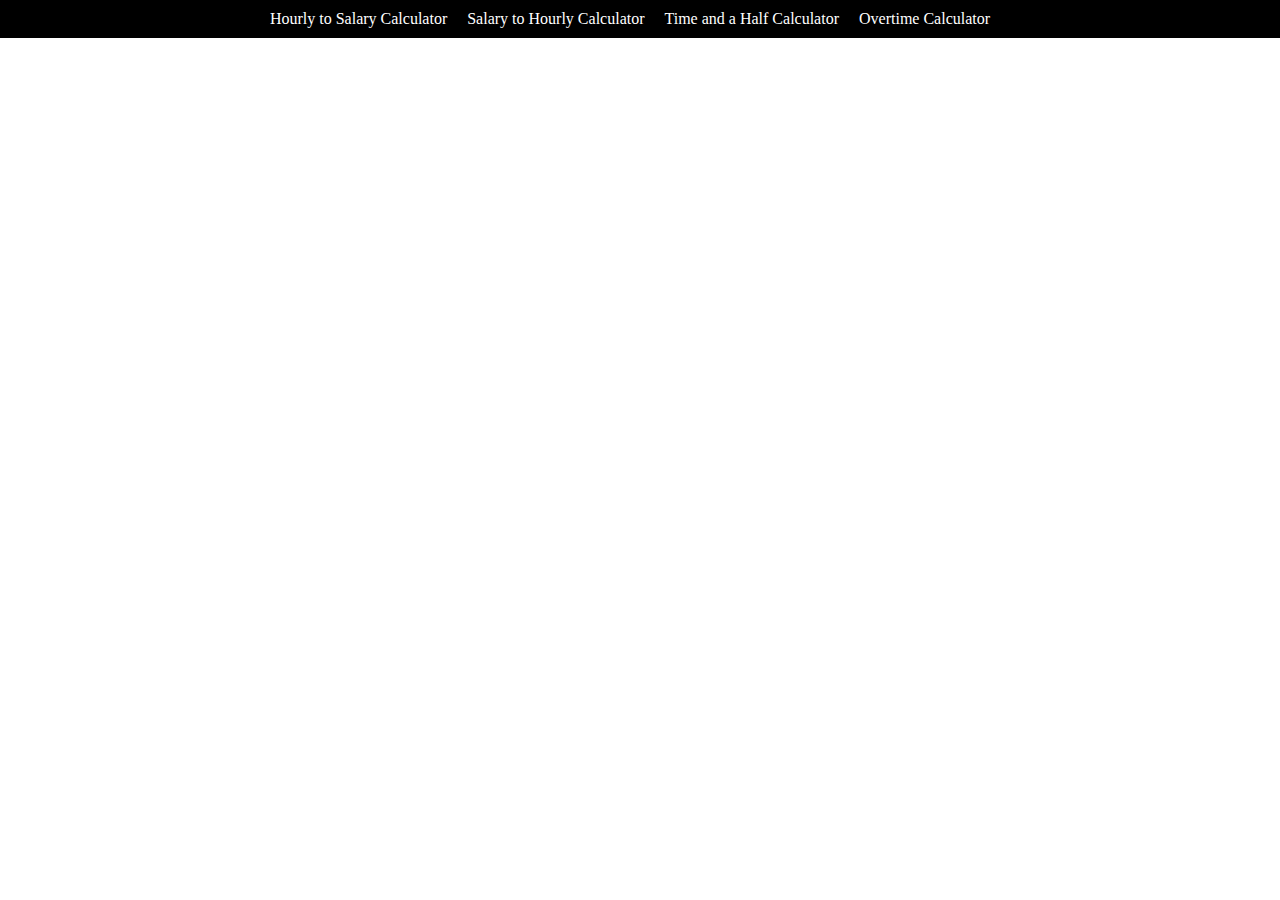
==== index.html @ cddc31df "CALCULATOR-01 || Complete UI of calculators in Crash HTML CSS" ====
<!DOCTYPE html>
<html lang="en">

<head>
    <meta charset="UTF-8">
    <meta name="viewport" content="width=device-width, initial-scale=1.0">
    <title>E-Finance Calculator</title>
    <!-- Include CSS files -->
    <link rel="stylesheet" href="Hourly-to-Salary.css">
    <link rel="stylesheet" href="Salary-to-Hourly.css">
    <link rel="stylesheet" href="Time-and-a-Half.css">
    <link rel="stylesheet" href="Overtime.css">
    <link rel="stylesheet" href="style.css">
    <!-- Include jQuery -->
    <script src="https://ajax.googleapis.com/ajax/libs/jquery/3.5.1/jquery.min.js"></script>
</head>

<body>
    <!-- Navigation Links -->
    <div class="navbar">
        <ul class="nav-list">
            <li><a href="Hourly-to-Salary.html" onclick="showHourlyToSalary()">Hourly to Salary Calculator</a></li>
            <li><a href="Salary-to-Hourly.html" onclick="showSalaryToHourly()">Salary to Hourly Calculator</a></li>
            <li><a href="Time-and-a-Half.html" onclick="showTimeAndHalf()">Time and a Half Calculator</a></li>
            <li><a href="Overtime.html" onclick="showOvertime()">Overtime Calculator</a></li>
        </ul>
    </div>

    <!-- Container for Calculator Components -->
    <div id="calculator-container"></div>

    <!-- Include JavaScript files -->
    <script src="Hourly-to-Salary.js"></script>
    <script src="Salary-to-Hourly.js"></script>
    <script src="Time-and-a-Half.js"></script>
    <script src="Overtime.js"></script>

    <script>
        // Function to show Hourly to Salary Calculator component
        function showHourlyToSalary() {
            $('#calculator-container').empty(); // Clear previous content
            ReactDOM.render(<HourlyToSalaryCalculator />, document.getElementById('calculator-container'));
        }

        // Function to show Salary to Hourly Calculator component
        function showSalaryToHourly() {
            $('#calculator-container').empty(); // Clear previous content
            ReactDOM.render(<SalaryToHourlyCalculator />, document.getElementById('calculator-container'));
        }

        // Function to show Time and a Half Calculator component
        function showTimeAndHalf() {
            $('#calculator-container').empty(); // Clear previous content
            ReactDOM.render(<TimeAndHalfCalculator />, document.getElementById('calculator-container'));
        }

        // Function to show Overtime Calculator component
        function showOvertime() {
            $('#calculator-container').empty(); // Clear previous content
            ReactDOM.render(<OvertimeCalculator />, document.getElementById('calculator-container'));
        }

        // By default, show the Hourly to Salary Calculator
        showHourlyToSalary();
    </script>
</body>

</html>
---- Hourly-to-Salary.css ----
/* Navbar container */
.navbar {
    background-color: #000000;
    /* Navbar background color */
    padding: 10px 20px;
    /* Add padding for spacing */
}

/* Navigation list */
.nav-list {
    list-style-type: none;
    margin: 0;
    padding: 0;
    display: flex;
    justify-content: center;
    /* Align items horizontally */
}

/* List items */
.nav-list li {
    margin-right: 20px;
    /* Add spacing between list items */
}

/* Links */
.nav-list li a {
    text-decoration: none;
    color: #fff;
    /* Link color */
    font-size: 16px;
    /* Font size */
    transition: color 0.3s ease;
    /* Add transition for smooth color change */
}

/* Hover effect */
.nav-list li a:hover {
    color: #ccc;
    /* Change color on hover */
}

.heading {
    font-size: 30px;
    font-weight: bold;
    padding: 5%;
    background-color: #e6dfdf;

}

.flex-container {
    display: flex;
}

.absolute-box {
    background-color: rgb(255, 255, 255);
    width: 450px;
    margin-left: 50px;
    margin-top: 10%;
}

.grid-container {
    padding: 20px;
}

.grid-top {
    background-color: rgb(179, 18, 18);
    margin-left: 5%;
    height: screen;
    margin-top: 3%;
    position: relative;
}

.flex-item {
    margin-left: 10%;
    margin-top: 5%;
}

.info-heading {
    font-size: 50px;
    font-weight: bold;

}

.info-paragraph {
    margin-top: 2%;
    margin-bottom: 2%;
}

.selected {
    background-color: #000000;
    padding: px;
    width: 30px;
    height: 30px;
    color: #ccc;
    margin-top: 10px;
    margin-left: 7px;
}

.pay {
    background-color: #000000;
    padding: px;
    width: 70px;
    height: 30px;
    color: #ccc;
    margin-top: 10px;
    margin-left: 7px;
}

.pay-rate {
    margin-left: 5px;
    margin-top: 30px;
}

.hourly-rate-container {
    margin-top: 10px;
    font-size: 30px;
}

.hours-rate {
    background-color: #ccc;
}

.standard-hours-container {
    padding: 5%;
    background-color: #ccc;
    margin-bottom: 10px;
}

.hours-worked-container {
    padding: 5%;
}

.calculate-button {
    background-color: #000000;
    color: #fff;
    width: 100%;
    padding: 2%;
    font-size: 15px;
}
---- Salary-to-Hourly.css ----
/* Navbar container */
.navbar {
    background-color: #000000;
    /* Navbar background color */
    padding: 10px 20px;
    /* Add padding for spacing */
}

/* Navigation list */
.nav-list {
    list-style-type: none;
    margin: 0;
    padding: 0;
    display: flex;
    justify-content: center;
    /* Align items horizontally */
}

/* List items */
.nav-list li {
    margin-right: 20px;
    /* Add spacing between list items */
}

/* Links */
.nav-list li a {
    text-decoration: none;
    color: #fff;
    /* Link color */
    font-size: 16px;
    /* Font size */
    transition: color 0.3s ease;
    /* Add transition for smooth color change */
}

/* Hover effect */
.nav-list li a:hover {
    color: #ccc;
    /* Change color on hover */
}

.heading {
    font-size: 30px;
    font-weight: bold;
    padding: 5%;
    background-color: #e6dfdf;

}

.flex-container {
    display: flex;
}

.absolute-box {
    background-color: rgb(255, 255, 255);
    width: 450px;
    margin-left: 50px;
    margin-top: 10%;
}

.grid-container {
    padding: 20px;
}

.grid-top {
    background-color: rgb(179, 18, 18);
    margin-left: 5%;
    height: screen;
    margin-top: 3%;
    position: relative;
}

.flex-item {
    margin-left: 10%;
    margin-top: 5%;
}

.info-heading {
    font-size: 50px;
    font-weight: bold;

}

.info-paragraph {
    margin-top: 2%;
    margin-bottom: 2%;
}

.selected {
    background-color: #000000;
    padding: px;
    width: 30px;
    height: 30px;
    color: #ccc;
    margin-top: 10px;
    margin-left: 7px;
}

.pay {
    background-color: #000000;
    padding: px;
    width: 70px;
    height: 30px;
    color: #ccc;
    margin-top: 10px;
    margin-left: 7px;
}

.pay-rate {
    margin-left: 5px;
    margin-top: 30px;
}

.hourly-rate-container {
    margin-top: 10px;
    font-size: 30px;
}

.hours-rate {
    background-color: #ccc;
}

.standard-hours-container {
    padding: 5%;
    background-color: #ccc;
    margin-bottom: 10px;
}

.hours-worked-container {
    padding: 5%;
}

.calculate-button {
    background-color: #000000;
    color: #fff;
    width: 100%;
    padding: 2%;
    font-size: 15px;
}
---- Time-and-a-Half.css ----
/* Navbar container */
.navbar {
    background-color: #000000;
    /* Navbar background color */
    padding: 10px 20px;
    /* Add padding for spacing */
}

/* Navigation list */
.nav-list {
    list-style-type: none;
    margin: 0;
    padding: 0;
    display: flex;
    justify-content: center;
    /* Align items horizontally */
}

/* List items */
.nav-list li {
    margin-right: 20px;
    /* Add spacing between list items */
}

/* Links */
.nav-list li a {
    text-decoration: none;
    color: #fff;
    /* Link color */
    font-size: 16px;
    /* Font size */
    transition: color 0.3s ease;
    /* Add transition for smooth color change */
}

/* Hover effect */
.nav-list li a:hover {
    color: #ccc;
    /* Change color on hover */
}

.heading {
    font-size: 30px;
    font-weight: bold;
    padding: 5%;
    background-color: #e6dfdf;

}

.flex-container {
    display: flex;
}

.absolute-box {
    background-color: rgb(255, 255, 255);
    width: 450px;
    margin-left: 50px;
    margin-top: 10%;
}

.grid-container {
    padding: 20px;
}

.grid-top {
    background-color: rgb(179, 18, 18);
    margin-left: 5%;
    height: screen;
    margin-top: 3%;
    position: relative;
}

.flex-item {
    margin-left: 10%;
    margin-top: 5%;
}

.info-heading {
    font-size: 50px;
    font-weight: bold;

}

.info-paragraph {
    margin-top: 2%;
    margin-bottom: 2%;
}

.selected {
    background-color: #000000;
    padding: px;
    width: 30px;
    height: 30px;
    color: #ccc;
    margin-top: 10px;
    margin-left: 7px;
}

.pay {
    background-color: #000000;
    padding: px;
    width: 70px;
    height: 30px;
    color: #ccc;
    margin-top: 10px;
    margin-left: 7px;
}

.pay-rate {
    margin-left: 5px;
    margin-top: 30px;
}

.hourly-rate-container {
    margin-top: 10px;
    font-size: 30px;
}

.hours-rate {
    background-color: #ccc;
}

.standard-hours-container {
    padding: 5%;
    background-color: #ccc;
    margin-bottom: 10px;
}

.hours-worked-container {
    padding: 5%;
}

.calculate-button {
    background-color: #000000;
    color: #fff;
    width: 100%;
    padding: 2%;
    font-size: 15px;
}
---- Overtime.css ----
/* Navbar container */
.navbar {
    background-color: #000000;
    /* Navbar background color */
    padding: 10px 20px;
    /* Add padding for spacing */
}

/* Navigation list */
.nav-list {
    list-style-type: none;
    margin: 0;
    padding: 0;
    display: flex;
    justify-content: center;
    /* Align items horizontally */
}

/* List items */
.nav-list li {
    margin-right: 20px;
    /* Add spacing between list items */
}

/* Links */
.nav-list li a {
    text-decoration: none;
    color: #fff;
    /* Link color */
    font-size: 16px;
    /* Font size */
    transition: color 0.3s ease;
    /* Add transition for smooth color change */
}

/* Hover effect */
.nav-list li a:hover {
    color: #ccc;
    /* Change color on hover */
}

.heading {
    font-size: 30px;
    font-weight: bold;
    padding: 5%;
    background-color: #e6dfdf;

}

.flex-container {
    display: flex;
}

.absolute-box {
    background-color: rgb(255, 255, 255);
    width: 450px;
    margin-left: 50px;
    margin-top: 10%;
    border-color: #000000;
    border-radius: 15%;
}

.grid-container {
    padding: 20px;
}

.grid-top {
    background-color: rgb(179, 18, 18);
    margin-left: 5%;
    height: screen;
    margin-top: 3%;
    position: relative;
}

.flex-item {
    margin-left: 10%;
    margin-top: 5%;
}

.info-heading {
    font-size: 50px;
    font-weight: bold;

}

.info-paragraph {
    margin-top: 2%;
    margin-bottom: 2%;
}

.selected {
    background-color: #000000;
    padding: px;
    width: 30px;
    height: 30px;
    color: #ccc;
    margin-top: 10px;
    margin-left: 7px;
}

.pay {
    background-color: #000000;
    padding: px;
    width: 70px;
    height: 30px;
    color: #ccc;
    margin-top: 10px;
    margin-left: 7px;
}

.pay-rate {
    margin-left: 5px;
    margin-top: 30px;
}

.hourly-rate-container {
    margin-top: 10px;
    font-size: 30px;
}

.hours-rate {
    background-color: #ccc;
}

.standard-hours-container {
    padding: 5%;
    background-color: #ccc;
    margin-bottom: 10px;
}

.hours-worked-container {
    padding: 5%;
}

.calculate-button {
    background-color: #000000;
    color: #fff;
    width: 100%;
    padding: 2%;
    font-size: 15px;
}

.main {
    display: flex;
    padding: 30px;
}

.select-container {
    border-radius: 2px;
}
---- style.css ----
*{
    margin: 0;
    padding: 0;
    box-sizing: border-box;
}
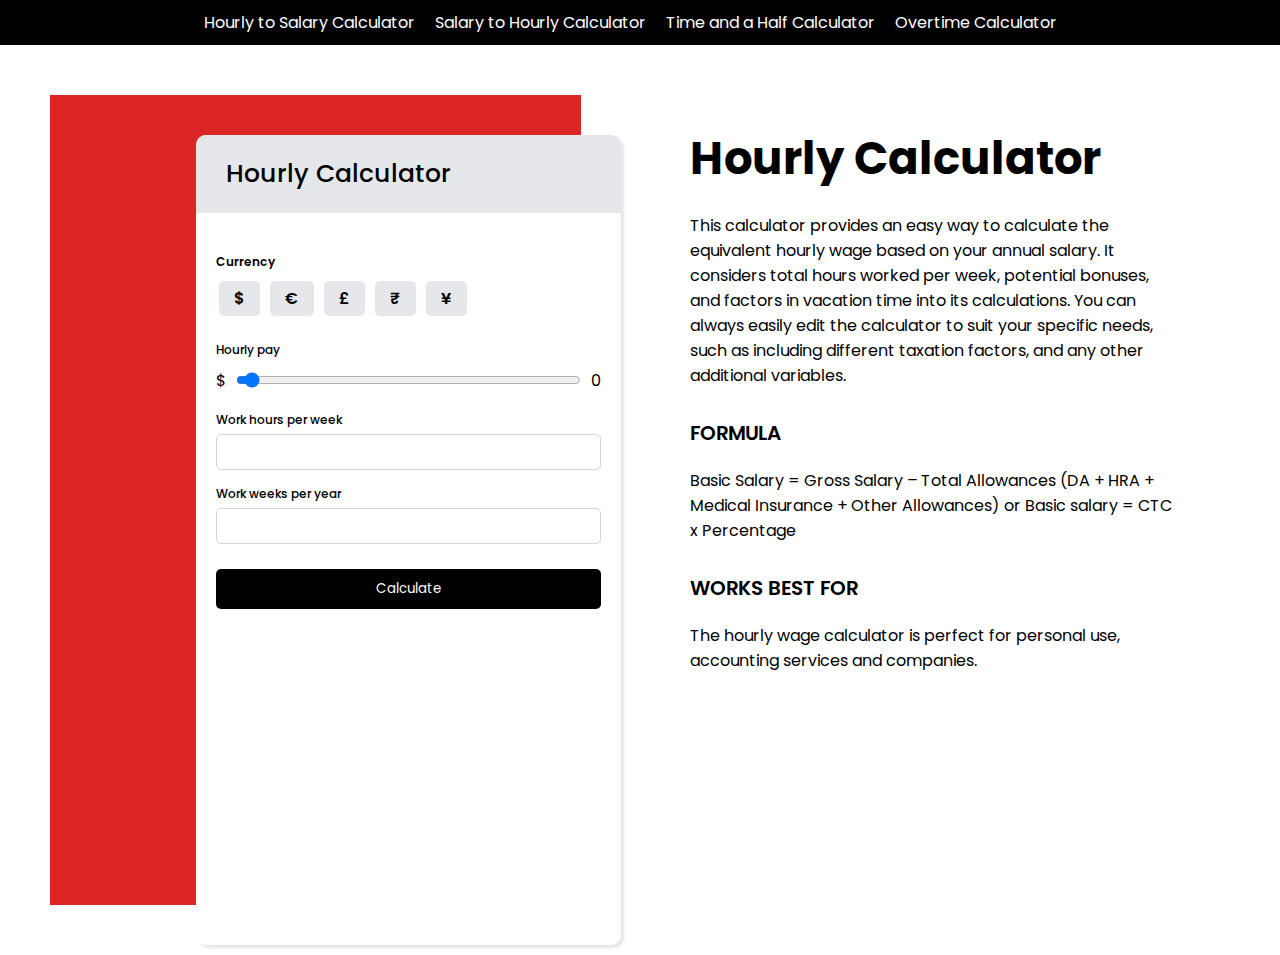
==== commit 467a8fcc: "CALCULATOR-03 || setup folder structure & css files codes" ====
--- a/index.html
+++ b/index.html
@@ -5,14 +5,12 @@
     <meta charset="UTF-8">
     <meta name="viewport" content="width=device-width, initial-scale=1.0">
     <title>E-Finance Calculator</title>
-    <!-- Include CSS files -->
-    <link rel="stylesheet" href="Hourly-to-Salary.css">
-    <link rel="stylesheet" href="Salary-to-Hourly.css">
-    <link rel="stylesheet" href="Time-and-a-Half.css">
-    <link rel="stylesheet" href="Overtime.css">
     <link rel="stylesheet" href="style.css">
     <!-- Include jQuery -->
     <script src="https://ajax.googleapis.com/ajax/libs/jquery/3.5.1/jquery.min.js"></script>
+    <link rel="preconnect" href="https://fonts.googleapis.com">
+<link rel="preconnect" href="https://fonts.gstatic.com" crossorigin>
+<link href="https://fonts.googleapis.com/css2?family=Baskervville&family=Libre+Baskerville&family=Nunito+Sans:opsz,wght@6..12,700&family=Playfair+Display&family=Poppins:ital,wght@0,100;0,200;0,300;0,400;0,500;0,600;0,700;0,800;0,900;1,100;1,200;1,300;1,400;1,600;1,700;1,800;1,900&family=Righteous&family=Roboto:ital,wght@1,300&family=Rubik:ital,wght@1,300&display=swap" rel="stylesheet">
 </head>
 
 <body>
@@ -26,43 +24,156 @@
         </ul>
     </div>
 
-    <!-- Container for Calculator Components -->
-    <div id="calculator-container"></div>
+    <div class="calculator-main">
+        <div class="calculator-calculation-parent">
+            <div class="calculator-calculation-card">
+                <h1>Hourly Calculator</h1>
+                <div class="grid-container">
+                    <h2>Currency</h2>
+                    <div class="currency-selector">
+                        <button onclick="handleCurrencyChange('$')" class="selected">$</button>
+                        <button onclick="handleCurrencyChange('€')" class="selected">€</button>
+                        <button onclick="handleCurrencyChange('£')" class="selected">£</button>
+                        <button onclick="handleCurrencyChange('₹')" class="selected">₹</button>
+                        <button onclick="handleCurrencyChange('¥')" class="selected">¥</button>
+                    </div>
+                    <div class="input-group">
+                        <label for="hourly-wage">Hourly pay</label>
+                        <div class="hourly-pay">
+                            <span id="selected-currency">$</span>
+                            <input type="range" id="hourly-wage-slider" min="0" max="100" value="0"
+                                class="w-full bg-black-500">
+                            <span id="hourly-wage" class="ml-3">0</span>
+                        </div>
+                    </div>
+                    <div class="input-group">
+                        <label for="hours-per-week">Work hours per week</label>
+                        <input type="text" id="hours-per-week"
+                            class="w-full p-2 mt-2 border border-gray-300 rounded-md">
+                    </div>
+                    <div class="input-group">
+                        <label for="weeks-per-year">Work weeks per year</label>
+                        <input type="text" id="weeks-per-year"
+                            class="w-full p-2 mt-2 border border-gray-300 rounded-md">
+                    </div>
+                    <div>
+                        <button class="calculate-btn" onclick="calculateRates()">Calculate</button>
+                    </div>
+                </div>
+            </div>
+        </div>
+        <div class="flex-item">
+            <div class="time-and-a-half-info">
+                <h1 class="info-heading">Hourly Calculator</h1>
+                <p class="info-paragraph">This calculator provides an easy way to calculate the equivalent
+                    hourly
+                    wage
+                    based on your annual salary. It considers total hours worked per week, potential bonuses,
+                    and
+                    factors in vacation time into its calculations. You can always easily edit the calculator to
+                    suit
+                    your specific needs, such as including different taxation factors, and any other additional
+                    variables.</p>
+                <h2 class="font-bold text-xl mb-5">FORMULA</h2>
+                <p class="info-paragraph">Basic Salary = Gross Salary – Total Allowances (DA + HRA + Medical
+                    Insurance +
+                    Other Allowances) or Basic salary = CTC x Percentage</p>
+                <h2 class="font-bold text-xl mb-5">WORKS BEST FOR</h2>
+                <p class="info-paragraph">The hourly wage calculator is perfect for personal use, accounting
+                    services
+                    and companies.</p>
+            </div>
+        </div>
 
-    <!-- Include JavaScript files -->
-    <script src="Hourly-to-Salary.js"></script>
-    <script src="Salary-to-Hourly.js"></script>
-    <script src="Time-and-a-Half.js"></script>
-    <script src="Overtime.js"></script>
+        <!-- <div class="popup" id="popup">
+                <div class="popup-content">
+                    <p>Please fill in all required fields with valid numeric values.</p>
+                    <button class="popup-button" id="close-popup">Close</button>
+                </div>
+            </div> -->
+    </div>
+</body>
+<script>
+    // Wait for DOM content to load before executing scripts
+    document.addEventListener("DOMContentLoaded", function () {
+        // Function to handle currency change
+        function handleCurrencyChange(currency) {
+            var selectedCurrencyElement = document.getElementById('selected-currency');
+            selectedCurrencyElement.textContent = currency;
 
-    <script>
-        // Function to show Hourly to Salary Calculator component
-        function showHourlyToSalary() {
-            $('#calculator-container').empty(); // Clear previous content
-            ReactDOM.render(<HourlyToSalaryCalculator />, document.getElementById('calculator-container'));
+            // Display median salaries if currency is USD or EUR
+            if (currency === '$') {
+                displayMedianSalary('US', 57200);
+            } else if (currency === '€') {
+                displayMedianSalary('UK', 33000);
+            }
+
+            // Trigger the change event
+            selectedCurrencyElement.dispatchEvent(new Event('change'));
         }
 
-        // Function to show Salary to Hourly Calculator component
-        function showSalaryToHourly() {
-            $('#calculator-container').empty(); // Clear previous content
-            ReactDOM.render(<SalaryToHourlyCalculator />, document.getElementById('calculator-container'));
+        // Function to display median salary information
+        function displayMedianSalary(country, medianSalary) {
+            document.getElementById('median-salary').innerHTML =
+                '<h2 class="text-xl font-semibold">Median Salary</h2>' +
+                '<p class="mt-2">Median salary in ' + country + ': $' + medianSalary.toFixed(2) + '</p>';
         }
 
-        // Function to show Time and a Half Calculator component
-        function showTimeAndHalf() {
-            $('#calculator-container').empty(); // Clear previous content
-            ReactDOM.render(<TimeAndHalfCalculator />, document.getElementById('calculator-container'));
+        // Function to calculate salary
+        function calculateRates() {
+            // Get input values
+            var hourlyWage = parseFloat(document.getElementById('hourly-wage').textContent);
+            var hoursPerWeek = parseFloat(document.getElementById('hours-per-week').value);
+            var weeksPerYear = parseFloat(document.getElementById('weeks-per-year').value);
+
+            // Check if any input is empty or not a number
+            if (isNaN(hourlyWage) || isNaN(hoursPerWeek) || isNaN(weeksPerYear)) {
+                // Show popup
+                document.getElementById('popup').style.display = 'flex';
+            } else {
+                // Calculate salary
+                var annualSalary = hourlyWage * hoursPerWeek * weeksPerYear;
+                var monthlySalary = annualSalary / 12;
+                var weeklyPay = annualSalary / 52;
+
+                // Display calculated salary
+                document.getElementById('calculated-salary').innerHTML =
+                    '<h2 class="text-xl font-semibold">Calculated Salary</h2>' +
+                    '<p class="mt-2">Annual Salary: $' + annualSalary.toFixed(2) + '</p>' +
+                    '<p>Monthly Salary: $' + monthlySalary.toFixed(2) + '</p>' +
+                    '<p>Weekly Pay: $' + weeklyPay.toFixed(2) + '</p>';
+            }
         }
 
-        // Function to show Overtime Calculator component
-        function showOvertime() {
-            $('#calculator-container').empty(); // Clear previous content
-            ReactDOM.render(<OvertimeCalculator />, document.getElementById('calculator-container'));
-        }
+        // Close popup
+        document.getElementById('close-popup').addEventListener('click', function () {
+            document.getElementById('popup').style.display = 'none';
+        });
 
-        // By default, show the Hourly to Salary Calculator
-        showHourlyToSalary();
-    </script>
-</body>
+        // Handle currency change event
+        document.getElementById('selected-currency').addEventListener('change', function () {
+            var selectedCurrency = this.textContent;
+            // Define exchange rates manually
+            const exchangeRates = {
+                '$': 1,  // USD is the base currency
+                '€': 0.85, // Euro to USD exchange rate
+                '£': 0.75, // British Pound to USD exchange rate
+                '₹': 74.21, // Indian Rupee to USD exchange rate
+                '¥': 114.41 // Japanese Yen to USD exchange rate
+            };
+
+            // Update exchange rate based on the selected currency
+            setExchangeRate(exchangeRates[selectedCurrency]);
+        });
+
+        // Update hourly wage slider value
+        document.getElementById('hourly-wage-slider').addEventListener('input', function () {
+            document.getElementById('hourly-wage').textContent = this.value;
+        });
+
+        // Event listener for calculate button
+        document.querySelector('.calculate-button').addEventListener('click', calculateRates);
+    });
+</script>
 
 </html>--- a/style.css
+++ b/style.css
@@ -1,5 +1,145 @@
-*{
+* {
     margin: 0;
     padding: 0;
     box-sizing: border-box;
+    font-family: "Poppins", sans-serif;
+}
+
+.navbar {
+    background-color: #000000;
+    padding: 10px 20px;
+}
+
+.nav-list {
+    list-style-type: none;
+    margin: 0;
+    padding: 0;
+    display: flex;
+    justify-content: center;
+}
+
+.nav-list li {
+    margin-right: 20px;
+}
+
+.nav-list li a {
+    text-decoration: none;
+    color: #fff;
+    font-size: 16px;
+    transition: color 0.3s ease;
+}
+
+.nav-list li a:hover {
+    color: #ccc;
+}
+
+.calculator-main {
+    display: flex;
+    justify-content: space-between;
+    padding: 50px;
+}
+
+.calculator-calculation-parent {
+    background-color: rgb(220 38 38);
+    width: 45%;
+    height: 90vh;
+    position: relative;
+}
+
+.calculator-calculation-card {
+    background-color: white;
+    position: absolute;
+    right: -40px;
+    box-shadow: 3px 3px 3px rgb(230, 230, 230);
+    top: 40px;
+    border-radius: 10px;
+    /* padding: 30px; */
+    height: 100%;
+    width: 80%;
+}
+
+.calculator-calculation-card h1 {
+    background-color: rgb(229 231 235);
+    font-weight: 500;
+    font-size: 25px;
+    padding: 20px 30px;
+    border-radius: 10px 10px 0 0;
+}
+
+.flex-item {
+    width: 50%;
+    padding: 30px 50px;
+}
+
+.flex-item h1 {
+    margin-bottom: 20px;
+    font-size: 45px;
+}
+
+.flex-item h2 {
+    margin-top: 30px;
+    margin-bottom: 20px;
+    font-weight: 600;
+    font-size: 20px;
+}
+
+.grid-container {
+    padding: 40px 20px 20px 20px;
+}
+
+.grid-container h2 {
+    font-size: 12px;
+    font-weight: 600;
+}
+
+.currency-selector button {
+    background-color: rgb(229 231 235);
+    color: black;
+    border: none;
+    border-radius: 5px;
+    padding: 5px 15px;
+    margin: 10px 3px;
+    cursor: pointer;
+    font-weight: 600;
+    font-size: 16px;
+}
+
+.input-group {
+    display: flex;
+    flex-direction: column;
+    margin: 10px 0;
+}
+
+.input-group label {
+    font-size: 12px;
+    font-weight: 500;
+    margin: 5px 0;
+}
+
+.input-group input {
+    padding: 7px;
+    border-radius: 5px;
+    border: none;
+    border: 1px solid rgb(209 213 219);
+}
+
+.calculate-btn {
+    background-color: black;
+    color: white;
+    width: 100%;
+    border: none;
+    border-radius: 5px;
+    padding: 10px;
+    cursor: pointer;
+    margin-top: 15px;
+}
+
+.hourly-pay {
+    display: flex;
+    align-items: center;
+    gap: 10px;
+}
+
+.hourly-pay input[type=range] {
+    width: 100%;
 }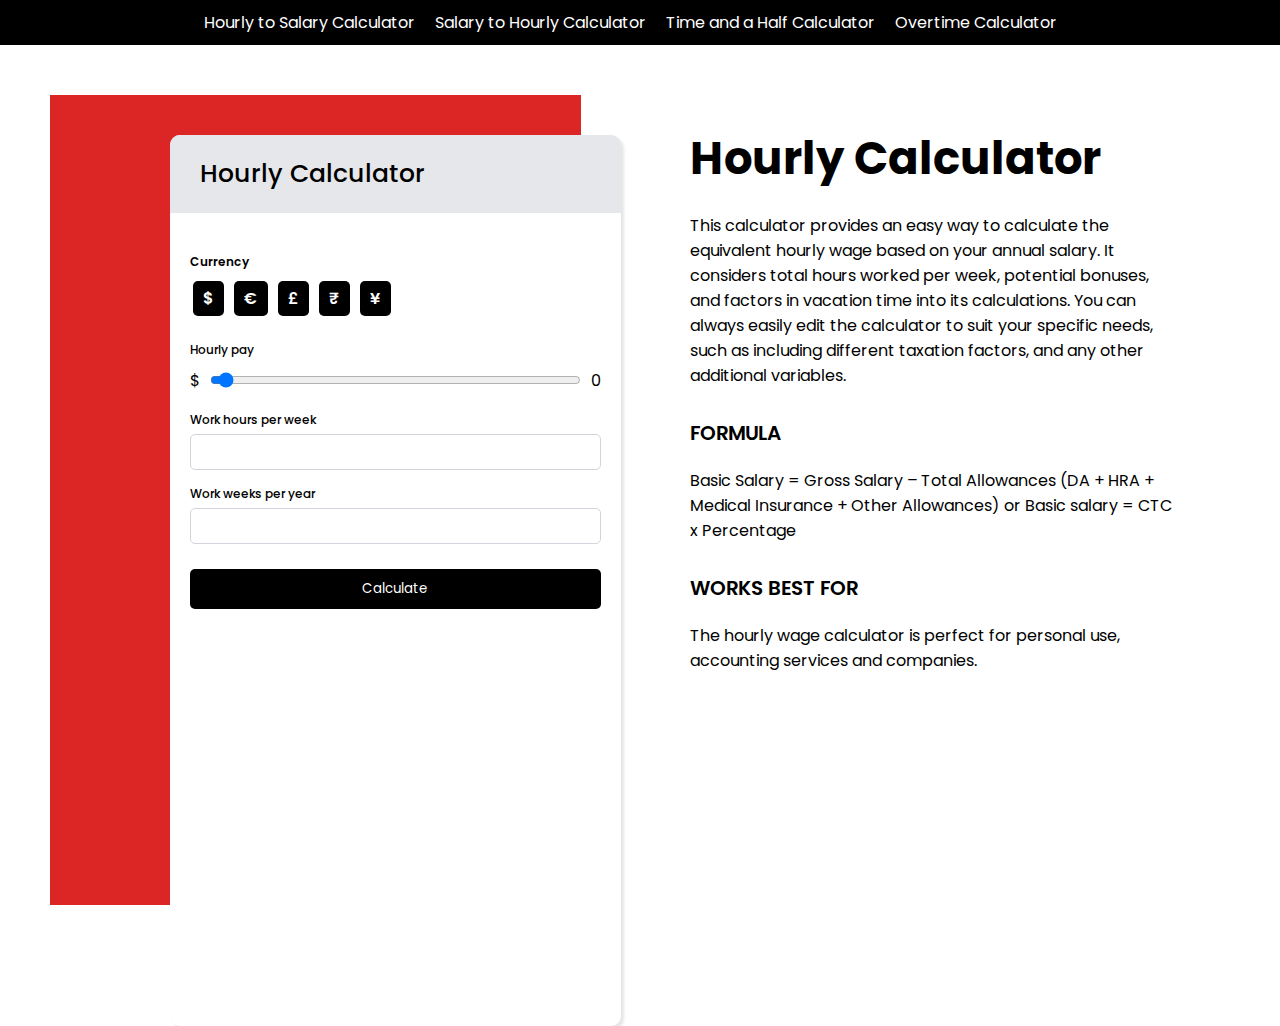
==== commit 13a5496b: "CALCULATOR-01 || Calculation Working" ====
--- a/index.html
+++ b/index.html
@@ -9,8 +9,10 @@
     <!-- Include jQuery -->
     <script src="https://ajax.googleapis.com/ajax/libs/jquery/3.5.1/jquery.min.js"></script>
     <link rel="preconnect" href="https://fonts.googleapis.com">
-<link rel="preconnect" href="https://fonts.gstatic.com" crossorigin>
-<link href="https://fonts.googleapis.com/css2?family=Baskervville&family=Libre+Baskerville&family=Nunito+Sans:opsz,wght@6..12,700&family=Playfair+Display&family=Poppins:ital,wght@0,100;0,200;0,300;0,400;0,500;0,600;0,700;0,800;0,900;1,100;1,200;1,300;1,400;1,600;1,700;1,800;1,900&family=Righteous&family=Roboto:ital,wght@1,300&family=Rubik:ital,wght@1,300&display=swap" rel="stylesheet">
+    <link rel="preconnect" href="https://fonts.gstatic.com" crossorigin>
+    <link
+        href="https://fonts.googleapis.com/css2?family=Baskervville&family=Libre+Baskerville&family=Nunito+Sans:opsz,wght@6..12,700&family=Playfair+Display&family=Poppins:ital,wght@0,100;0,200;0,300;0,400;0,500;0,600;0,700;0,800;0,900;1,100;1,200;1,300;1,400;1,600;1,700;1,800;1,900&family=Righteous&family=Roboto:ital,wght@1,300&family=Rubik:ital,wght@1,300&display=swap"
+        rel="stylesheet">
 </head>
 
 <body>
--- a/style.css
+++ b/style.css
@@ -46,7 +46,26 @@
     position: relative;
 }
 
+.calculator-calculation-parent1 {
+    background-color: rgb(220 38 38);
+    width: 45%;
+    height: 120vh;
+    position: relative;
+}
+
 .calculator-calculation-card {
+    background-color: white;
+    position: absolute;
+    right: -40px;
+    box-shadow: 3px 3px 3px rgb(230, 230, 230);
+    top: 40px;
+    border-radius: 10px;
+    /* padding: 30px; */
+    height: 110%;
+    width: 85%;
+}
+
+.calculator-calculation-card1 {
     background-color: white;
     position: absolute;
     right: -40px;
@@ -58,6 +77,34 @@
     width: 80%;
 }
 
+.calculator-calculation-card2 {
+    background-color: white;
+    position: absolute;
+    right: -40px;
+    box-shadow: 3px 3px 3px rgb(230, 230, 230);
+    top: 40px;
+    border-radius: 10px;
+    /* padding: 30px; */
+    height: 100%;
+    width: 80%;
+}
+
+.calculator-calculation-card1 h1 {
+    background-color: rgb(229 231 235);
+    font-weight: 500;
+    font-size: 25px;
+    padding: 20px 30px;
+    border-radius: 10px 10px 0 0;
+}
+
+.calculator-calculation-card2 h1 {
+    background-color: rgb(229 231 235);
+    font-weight: 500;
+    font-size: 25px;
+    padding: 20px 30px;
+    border-radius: 10px 10px 0 0;
+}
+
 .calculator-calculation-card h1 {
     background-color: rgb(229 231 235);
     font-weight: 500;
@@ -97,14 +144,50 @@
     color: black;
     border: none;
     border-radius: 5px;
-    padding: 5px 15px;
+    padding: 5px 10px;
     margin: 10px 3px;
     cursor: pointer;
     font-weight: 600;
     font-size: 16px;
 }
 
+.currency-selector button.selected {
+    background-color: #000;
+    color: #fff;
+}
+
+.currency-selector button:hover {
+    background-color: #ddd;
+    color: #000;
+}
+
+.currency-selector button.selected:hover {
+    background-color: #000;
+    color: #fff;
+}
+
+.currency-selector button:focus {
+    outline: none;
+}
+
+.currency-selector button:active {
+    transform: translateY(1px);
+}
+
+.input-main {
+    background-color: #ccc;
+    padding: 30px;
+}
+
 .input-group {
+    display: flex;
+    flex-direction: column;
+    margin: 10px 0;
+}
+
+.input-group1 {
+    background-color: #ccc;
+    padding: 20px;
     display: flex;
     flex-direction: column;
     margin: 10px 0;
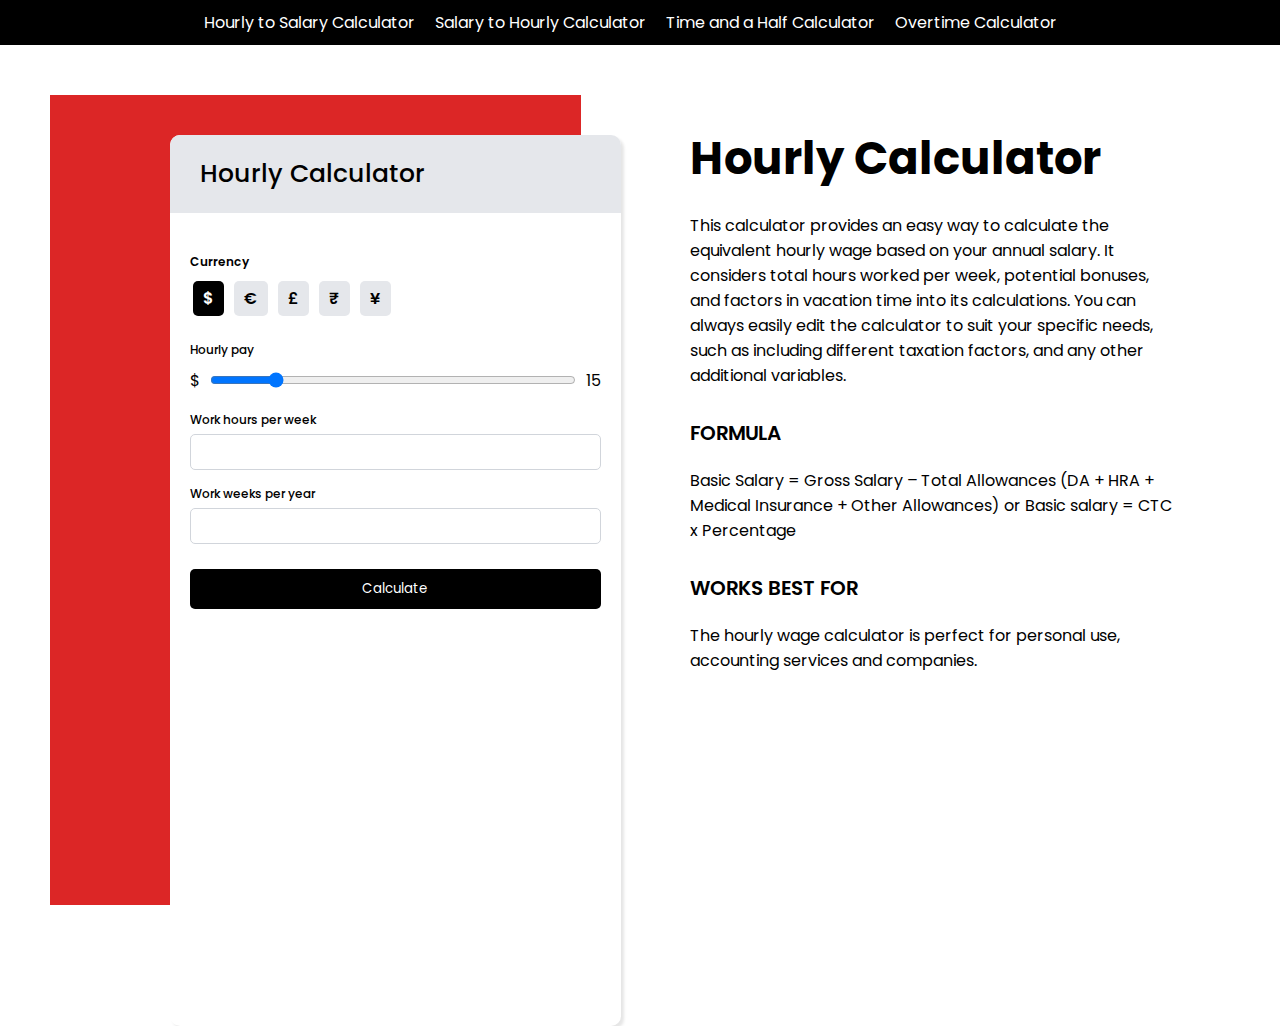
==== commit 570961c0: "CALCULATOR-01 || Calculation Completed for All 4 Modules" ====
--- a/index.html
+++ b/index.html
@@ -34,18 +34,18 @@
                     <h2>Currency</h2>
                     <div class="currency-selector">
                         <button onclick="handleCurrencyChange('$')" class="selected">$</button>
-                        <button onclick="handleCurrencyChange('€')" class="selected">€</button>
-                        <button onclick="handleCurrencyChange('£')" class="selected">£</button>
-                        <button onclick="handleCurrencyChange('₹')" class="selected">₹</button>
-                        <button onclick="handleCurrencyChange('¥')" class="selected">¥</button>
+                        <button onclick="handleCurrencyChange('€')">€</button>
+                        <button onclick="handleCurrencyChange('£')">£</button>
+                        <button onclick="handleCurrencyChange('₹')">₹</button>
+                        <button onclick="handleCurrencyChange('¥')">¥</button>
                     </div>
                     <div class="input-group">
                         <label for="hourly-wage">Hourly pay</label>
                         <div class="hourly-pay">
                             <span id="selected-currency">$</span>
-                            <input type="range" id="hourly-wage-slider" min="0" max="100" value="0"
-                                class="w-full bg-black-500">
-                            <span id="hourly-wage" class="ml-3">0</span>
+                            <input type="range" id="hourly-wage-slider" min="0" max="100" value="15"
+                                class="w-full bg-black-500" oninput="updateHourlyWageValue()">
+                            <span id="hourly-wage" class="ml-3">15</span>
                         </div>
                     </div>
                     <div class="input-group">
@@ -59,7 +59,7 @@
                             class="w-full p-2 mt-2 border border-gray-300 rounded-md">
                     </div>
                     <div>
-                        <button class="calculate-btn" onclick="calculateRates()">Calculate</button>
+                        <button class="calculate-btn" id="calculate-btn" onclick="calculateRates()">Calculate</button>
                     </div>
                 </div>
             </div>
@@ -88,93 +88,108 @@
         </div>
 
         <!-- <div class="popup" id="popup">
-                <div class="popup-content">
-                    <p>Please fill in all required fields with valid numeric values.</p>
-                    <button class="popup-button" id="close-popup">Close</button>
-                </div>
-            </div> -->
+            <div class="popup-content">
+                <p>Please fill in all required fields with valid numeric values.</p>
+                <button class="popup-button" id="close-popup">Close</button>
+            </div>
+        </div> -->
     </div>
+    <div id="median-salary"></div> <!-- Added this line -->
+    <div id="calculated-salary"></div>
 </body>
 <script>
-    // Wait for DOM content to load before executing scripts
-    document.addEventListener("DOMContentLoaded", function () {
-        // Function to handle currency change
-        function handleCurrencyChange(currency) {
-            var selectedCurrencyElement = document.getElementById('selected-currency');
-            selectedCurrencyElement.textContent = currency;
+    // Define exchange rates globally
+    const exchangeRates = {
+        '$': 1, // USD is the base currency
+        '€': 0.85, // Euro to USD exchange rate
+        '£': 0.75, // British Pound to USD exchange rate
+        '₹': 74.21, // Indian Rupee to USD exchange rate
+        '¥': 114.41 // Japanese Yen to USD exchange rate
+    };
 
-            // Display median salaries if currency is USD or EUR
-            if (currency === '$') {
-                displayMedianSalary('US', 57200);
-            } else if (currency === '€') {
-                displayMedianSalary('UK', 33000);
-            }
+    // Function to display median salary information
+    function displayMedianSalary(country, medianSalary, currency) {
+        document.getElementById('median-salary').innerHTML =
+            '<h2 class="text-xl font-semibold">Median Salary</h2>' +
+            '<p class="mt-2">Median salary in ' + country + ': ' + currency + medianSalary.toFixed(2) + '</p>';
+    }
 
-            // Trigger the change event
-            selectedCurrencyElement.dispatchEvent(new Event('change'));
+    // Function to handle currency change
+    function handleCurrencyChange(currency) {
+        var selectedCurrencyElement = document.getElementById('selected-currency');
+        selectedCurrencyElement.textContent = currency;
+
+        // Display median salaries and update exchange rate
+        switch (currency) {
+            case '$':
+                displayMedianSalary('US', 57200, currency);
+                break;
+            case '€':
+                displayMedianSalary('UK', 33000, currency); // Median salary for EUR
+                break;
+            case '£':
+                displayMedianSalary('UK', 33000, currency); // Median salary for GBP
+                break;
+            case '₹':
+                displayMedianSalary('India', 500000, currency); // Median salary for INR
+                break;
+            case '¥':
+                displayMedianSalary('Japan', 4000000, currency); // Median salary for JPY
+                break;
+            default:
+                break;
         }
 
-        // Function to display median salary information
-        function displayMedianSalary(country, medianSalary) {
-            document.getElementById('median-salary').innerHTML =
-                '<h2 class="text-xl font-semibold">Median Salary</h2>' +
-                '<p class="mt-2">Median salary in ' + country + ': $' + medianSalary.toFixed(2) + '</p>';
+        // Trigger the change event
+        selectedCurrencyElement.dispatchEvent(new Event('change'));
+    }
+
+    // Function to calculate salary
+    function calculateRates() {
+        // Get input values
+        var hourlyWage = parseFloat(document.getElementById('hourly-wage').textContent);
+        var hoursPerWeek = parseFloat(document.getElementById('hours-per-week').value);
+        var weeksPerYear = parseFloat(document.getElementById('weeks-per-year').value);
+        var selectedCurrency = document.getElementById('selected-currency').textContent;
+
+        // Check if any input is empty or not a number
+        if (isNaN(hourlyWage) || isNaN(hoursPerWeek) || isNaN(weeksPerYear)) {
+            // Show popup
+            document.getElementById('popup').style.display = 'flex';
+        } else {
+            // Calculate salary based on the selected currency
+            var annualSalary = hourlyWage * hoursPerWeek * weeksPerYear * exchangeRates[selectedCurrency];
+            var monthlySalary = annualSalary / 12;
+            var weeklyPay = annualSalary / 52;
+
+            // Display calculated salary
+            document.getElementById('calculated-salary').innerHTML =
+                '<h2 class="text-xl font-semibold">Calculated Salary</h2>' +
+                '<p class="mt-2">Annual Salary: ' + selectedCurrency + annualSalary.toFixed(2) + '</p>' +
+                '<p>Monthly Salary: ' + selectedCurrency + monthlySalary.toFixed(2) + '</p>' +
+                '<p>Weekly Pay: ' + selectedCurrency + weeklyPay.toFixed(2) + '</p>';
         }
+    }
 
-        // Function to calculate salary
-        function calculateRates() {
-            // Get input values
-            var hourlyWage = parseFloat(document.getElementById('hourly-wage').textContent);
-            var hoursPerWeek = parseFloat(document.getElementById('hours-per-week').value);
-            var weeksPerYear = parseFloat(document.getElementById('weeks-per-year').value);
+    // Close popup
+    document.getElementById('close-popup').addEventListener('click', function () {
+        document.getElementById('popup').style.display = 'none';
+    });
 
-            // Check if any input is empty or not a number
-            if (isNaN(hourlyWage) || isNaN(hoursPerWeek) || isNaN(weeksPerYear)) {
-                // Show popup
-                document.getElementById('popup').style.display = 'flex';
-            } else {
-                // Calculate salary
-                var annualSalary = hourlyWage * hoursPerWeek * weeksPerYear;
-                var monthlySalary = annualSalary / 12;
-                var weeklyPay = annualSalary / 52;
+    // Handle currency change event
+    document.getElementById('selected-currency').addEventListener('change', function () {
+    });
 
-                // Display calculated salary
-                document.getElementById('calculated-salary').innerHTML =
-                    '<h2 class="text-xl font-semibold">Calculated Salary</h2>' +
-                    '<p class="mt-2">Annual Salary: $' + annualSalary.toFixed(2) + '</p>' +
-                    '<p>Monthly Salary: $' + monthlySalary.toFixed(2) + '</p>' +
-                    '<p>Weekly Pay: $' + weeklyPay.toFixed(2) + '</p>';
-            }
-        }
+    function updateHourlyWageValue() {
+        var slider = document.getElementById('hourly-wage-slider');
+        var hourlyWageSpan = document.getElementById('hourly-wage');
+        hourlyWageSpan.textContent = slider.value;
+    }
 
-        // Close popup
-        document.getElementById('close-popup').addEventListener('click', function () {
-            document.getElementById('popup').style.display = 'none';
-        });
 
-        // Handle currency change event
-        document.getElementById('selected-currency').addEventListener('change', function () {
-            var selectedCurrency = this.textContent;
-            // Define exchange rates manually
-            const exchangeRates = {
-                '$': 1,  // USD is the base currency
-                '€': 0.85, // Euro to USD exchange rate
-                '£': 0.75, // British Pound to USD exchange rate
-                '₹': 74.21, // Indian Rupee to USD exchange rate
-                '¥': 114.41 // Japanese Yen to USD exchange rate
-            };
-
-            // Update exchange rate based on the selected currency
-            setExchangeRate(exchangeRates[selectedCurrency]);
-        });
-
-        // Update hourly wage slider value
-        document.getElementById('hourly-wage-slider').addEventListener('input', function () {
-            document.getElementById('hourly-wage').textContent = this.value;
-        });
-
-        // Event listener for calculate button
-        document.querySelector('.calculate-button').addEventListener('click', calculateRates);
+    // Update hourly wage slider value
+    document.getElementById('hourly-wage-slider').addEventListener('input', function () {
+        document.getElementById('hourly-wage').textContent = this.value;
     });
 </script>
 
--- a/style.css
+++ b/style.css
@@ -225,4 +225,51 @@
 
 .hourly-pay input[type=range] {
     width: 100%;
+}
+
+.result-main {
+
+    width: 60%;
+    height: 50%;
+    border-radius: 10px;
+    box-shadow: 3px 3px 3px rgb(230, 230, 230);
+    margin-bottom: 20px;
+    margin-top: 20px;
+    margin-left: 50px;
+    padding: 20px;
+    background-color: rgb(190, 190, 190);
+}
+
+.card-main {
+    display: flex;
+}
+
+.card1 {
+    border-radius: 10px;
+    box-shadow: 3px 2px 1px rgb(230, 230, 230);
+    width: 40%;
+    padding: 2%;
+    margin-top: 10px;
+    background-color: #fff;
+    display: flex;
+    align-items: center;
+    margin-right: 40px;
+    margin-top: 20px;
+}
+
+.card1 h1 {
+    font-size: 15px;
+    margin-right: 20px;
+    text-align: center;
+}
+
+.card1 p {
+    background-color: #000;
+    color: #fff;
+    width: 90px;
+    height: 30px;
+    text-align: center;
+    font-size: 20px;
+    border-radius: 10px;
+    margin-top: 10px;
 }